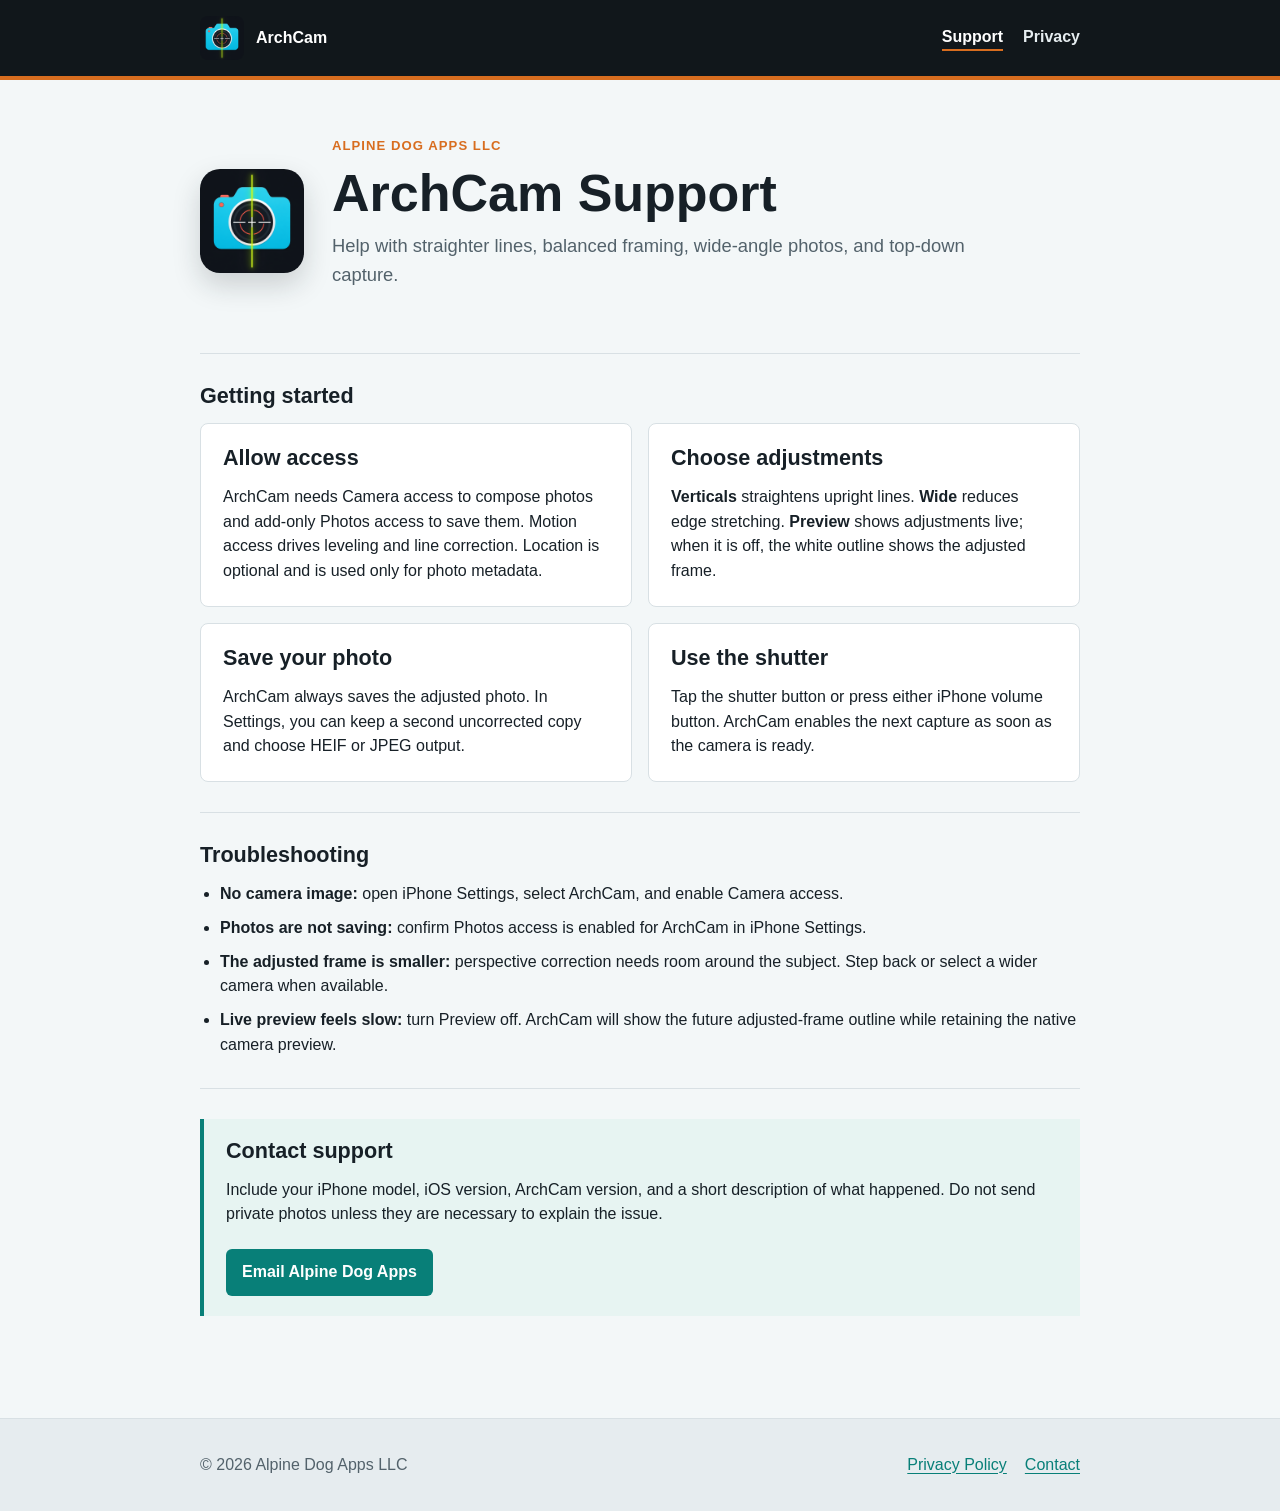
==== index.html @ 82d63ea2 "Publish ArchCam support and privacy pages" ====
<!doctype html>
<html lang="en">
<head>
    <meta charset="utf-8">
    <meta name="viewport" content="width=device-width, initial-scale=1">
    <meta name="description" content="Support for ArchCam: Photo Geometry by Alpine Dog Apps LLC.">
    <title>ArchCam Support | Alpine Dog Apps</title>
    <link rel="stylesheet" href="styles.css">
</head>
<body>
    <header class="site-header">
        <div class="header-inner">
            <a class="brand" href="index.html">
                <img src="assets/app-icon.png" alt="">
                <span>ArchCam</span>
            </a>
            <nav aria-label="ArchCam">
                <a href="index.html" aria-current="page">Support</a>
                <a href="privacy.html">Privacy</a>
            </nav>
        </div>
    </header>

    <main>
        <section class="intro">
            <img src="assets/app-icon.png" alt="ArchCam app icon">
            <div>
                <p class="eyebrow">Alpine Dog Apps LLC</p>
                <h1>ArchCam Support</h1>
                <p class="lede">Help with straighter lines, balanced framing, wide-angle photos, and top-down capture.</p>
            </div>
        </section>

        <section class="section" aria-labelledby="getting-started">
            <h2 id="getting-started">Getting started</h2>
            <div class="grid">
                <article class="card">
                    <h2>Allow access</h2>
                    <p>ArchCam needs Camera access to compose photos and add-only Photos access to save them. Motion access drives leveling and line correction. Location is optional and is used only for photo metadata.</p>
                </article>
                <article class="card">
                    <h2>Choose adjustments</h2>
                    <p><strong>Verticals</strong> straightens upright lines. <strong>Wide</strong> reduces edge stretching. <strong>Preview</strong> shows adjustments live; when it is off, the white outline shows the adjusted frame.</p>
                </article>
                <article class="card">
                    <h2>Save your photo</h2>
                    <p>ArchCam always saves the adjusted photo. In Settings, you can keep a second uncorrected copy and choose HEIF or JPEG output.</p>
                </article>
                <article class="card">
                    <h2>Use the shutter</h2>
                    <p>Tap the shutter button or press either iPhone volume button. ArchCam enables the next capture as soon as the camera is ready.</p>
                </article>
            </div>
        </section>

        <section class="section" aria-labelledby="troubleshooting">
            <h2 id="troubleshooting">Troubleshooting</h2>
            <ul>
                <li><strong>No camera image:</strong> open iPhone Settings, select ArchCam, and enable Camera access.</li>
                <li><strong>Photos are not saving:</strong> confirm Photos access is enabled for ArchCam in iPhone Settings.</li>
                <li><strong>The adjusted frame is smaller:</strong> perspective correction needs room around the subject. Step back or select a wider camera when available.</li>
                <li><strong>Live preview feels slow:</strong> turn Preview off. ArchCam will show the future adjusted-frame outline while retaining the native camera preview.</li>
            </ul>
        </section>

        <section class="section" aria-labelledby="contact">
            <div class="callout">
                <h2 id="contact">Contact support</h2>
                <p>Include your iPhone model, iOS version, ArchCam version, and a short description of what happened. Do not send private photos unless they are necessary to explain the issue.</p>
                <a class="contact-link" href="mailto:support@alpinedogapps.com">Email Alpine Dog Apps</a>
            </div>
        </section>
    </main>

    <footer>
        <div class="footer-inner">
            <p>&copy; 2026 Alpine Dog Apps LLC</p>
            <div class="footer-links">
                <a href="privacy.html">Privacy Policy</a>
                <a href="mailto:support@alpinedogapps.com">Contact</a>
            </div>
        </div>
    </footer>
</body>
</html>
---- styles.css ----
:root {
    color-scheme: light;
    --ink: #172027;
    --muted: #53626b;
    --line: #d8e0e4;
    --paper: #ffffff;
    --canvas: #f3f7f8;
    --teal: #087f78;
    --orange: #d86d1f;
    --dark: #11171b;
}

* {
    box-sizing: border-box;
}

html {
    background: var(--canvas);
    font-family: -apple-system, BlinkMacSystemFont, "Segoe UI", sans-serif;
    color: var(--ink);
    line-height: 1.55;
}

body {
    margin: 0;
}

a {
    color: var(--teal);
    text-underline-offset: 0.18em;
}

a:hover {
    color: var(--orange);
}

.site-header {
    background: var(--dark);
    color: #ffffff;
    border-bottom: 4px solid var(--orange);
}

.header-inner,
main,
.footer-inner {
    width: min(100% - 32px, 880px);
    margin-inline: auto;
}

.header-inner {
    min-height: 76px;
    display: flex;
    align-items: center;
    justify-content: space-between;
    gap: 24px;
}

.brand {
    display: flex;
    align-items: center;
    gap: 12px;
    color: #ffffff;
    text-decoration: none;
    font-weight: 700;
}

.brand img {
    width: 44px;
    height: 44px;
    border-radius: 8px;
}

nav {
    display: flex;
    gap: 20px;
}

nav a {
    color: #e7eef1;
    text-decoration: none;
    font-weight: 600;
}

nav a[aria-current="page"] {
    color: #ffffff;
    border-bottom: 2px solid var(--orange);
}

main {
    padding-block: 56px 72px;
}

.intro {
    display: grid;
    grid-template-columns: 104px 1fr;
    align-items: center;
    gap: 28px;
    margin-bottom: 48px;
}

.intro img {
    width: 104px;
    height: 104px;
    border-radius: 20px;
    box-shadow: 0 12px 28px rgb(23 32 39 / 18%);
}

h1,
h2 {
    line-height: 1.15;
}

h1 {
    margin: 0 0 8px;
    font-size: clamp(2rem, 5vw, 3.25rem);
}

h2 {
    margin: 0 0 14px;
    font-size: 1.35rem;
}

p {
    margin: 0 0 16px;
}

.lede {
    max-width: 640px;
    color: var(--muted);
    font-size: 1.15rem;
}

.eyebrow {
    margin-bottom: 8px;
    color: var(--orange);
    font-size: 0.82rem;
    font-weight: 800;
    letter-spacing: 0.08em;
    text-transform: uppercase;
}

.section {
    padding-block: 30px;
    border-top: 1px solid var(--line);
}

.grid {
    display: grid;
    grid-template-columns: repeat(2, minmax(0, 1fr));
    gap: 16px;
}

.card {
    padding: 22px;
    background: var(--paper);
    border: 1px solid var(--line);
    border-radius: 8px;
}

.card p:last-child,
.section p:last-child {
    margin-bottom: 0;
}

.callout {
    padding: 20px 22px;
    background: #e7f4f2;
    border-left: 4px solid var(--teal);
}

.contact-link {
    display: inline-block;
    margin-top: 6px;
    padding: 11px 16px;
    background: var(--teal);
    color: #ffffff;
    border-radius: 6px;
    font-weight: 700;
    text-decoration: none;
}

.contact-link:hover {
    background: var(--orange);
    color: #ffffff;
}

ul {
    margin: 0;
    padding-left: 1.25rem;
}

li + li {
    margin-top: 9px;
}

footer {
    background: #e6ecef;
    color: var(--muted);
    border-top: 1px solid var(--line);
}

.footer-inner {
    min-height: 92px;
    display: flex;
    align-items: center;
    justify-content: space-between;
    gap: 24px;
}

.footer-inner p {
    margin: 0;
}

.footer-links {
    display: flex;
    gap: 18px;
}

@media (max-width: 640px) {
    .header-inner,
    .footer-inner {
        align-items: flex-start;
        flex-direction: column;
        padding-block: 18px;
    }

    nav {
        width: 100%;
        justify-content: space-between;
    }

    main {
        padding-top: 36px;
    }

    .intro {
        grid-template-columns: 72px 1fr;
        gap: 18px;
    }

    .intro img {
        width: 72px;
        height: 72px;
        border-radius: 14px;
    }

    .grid {
        grid-template-columns: 1fr;
    }

    .footer-links {
        flex-wrap: wrap;
    }
}
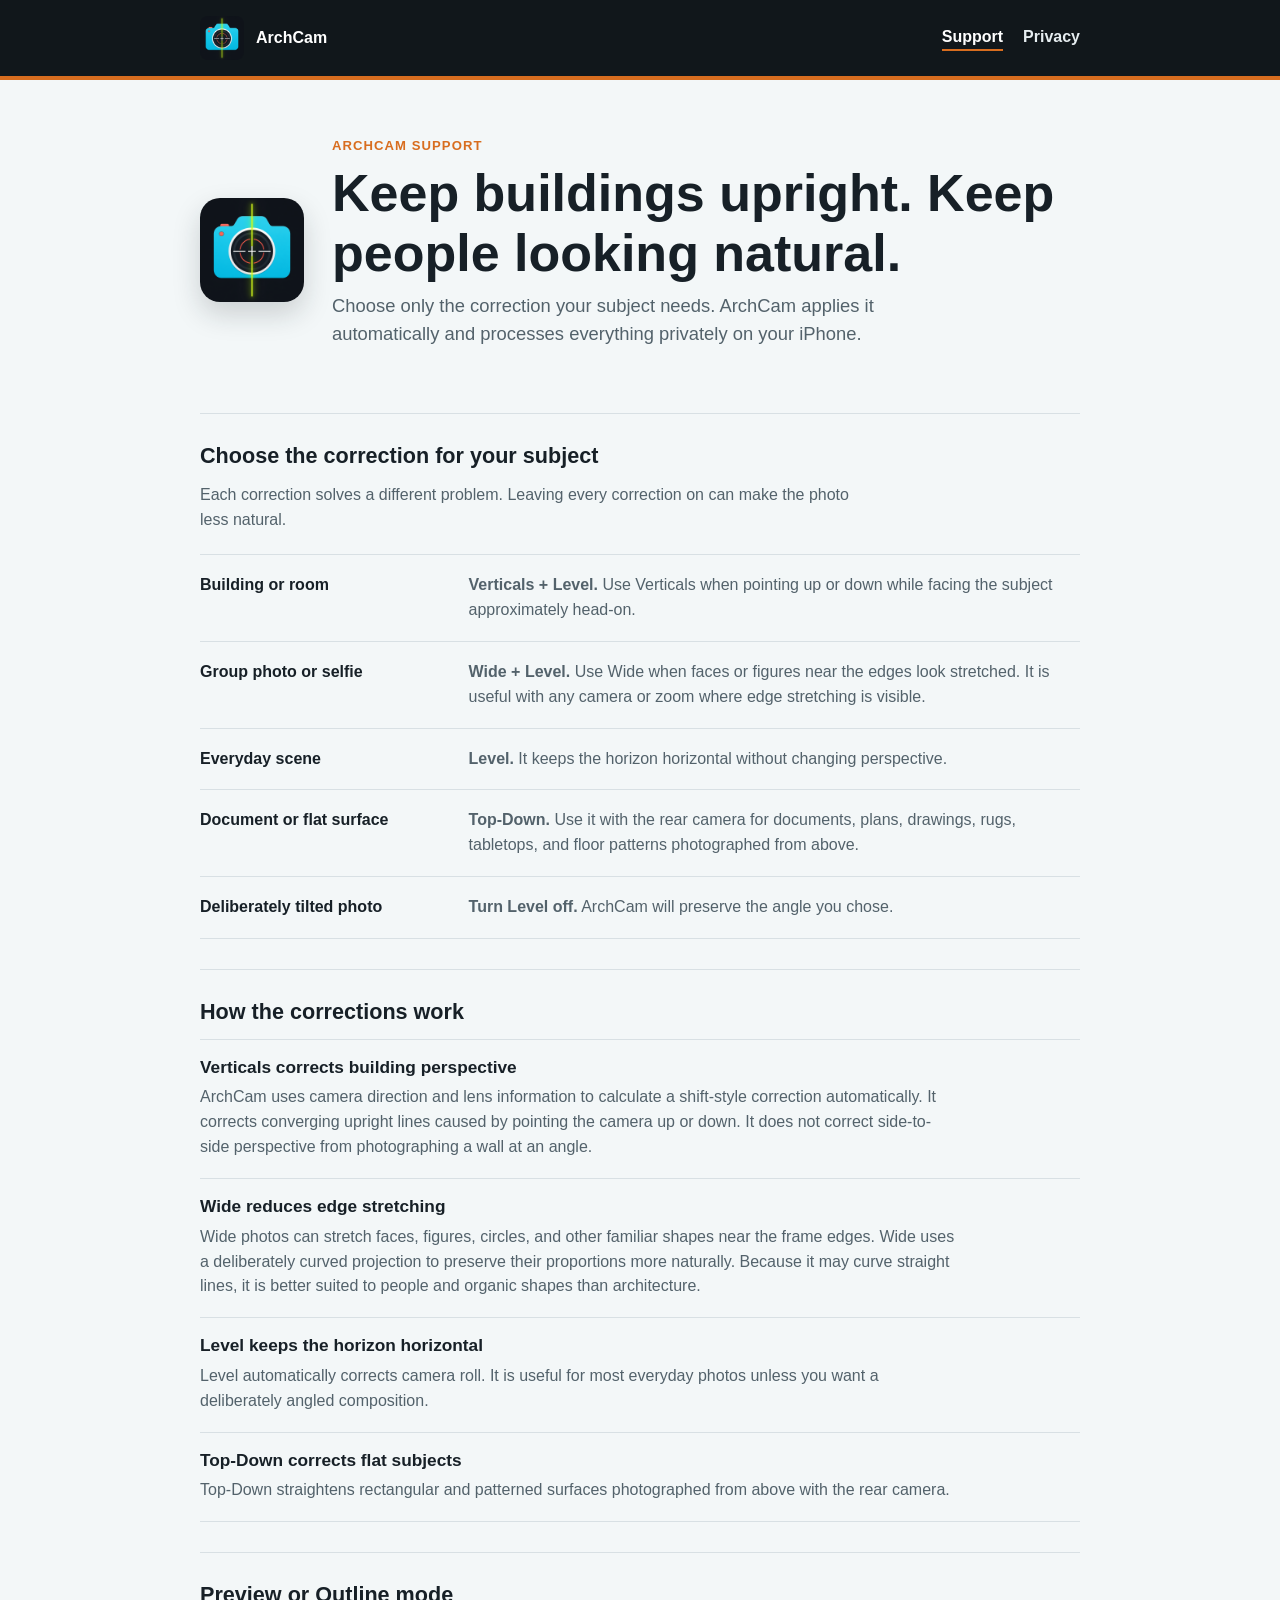
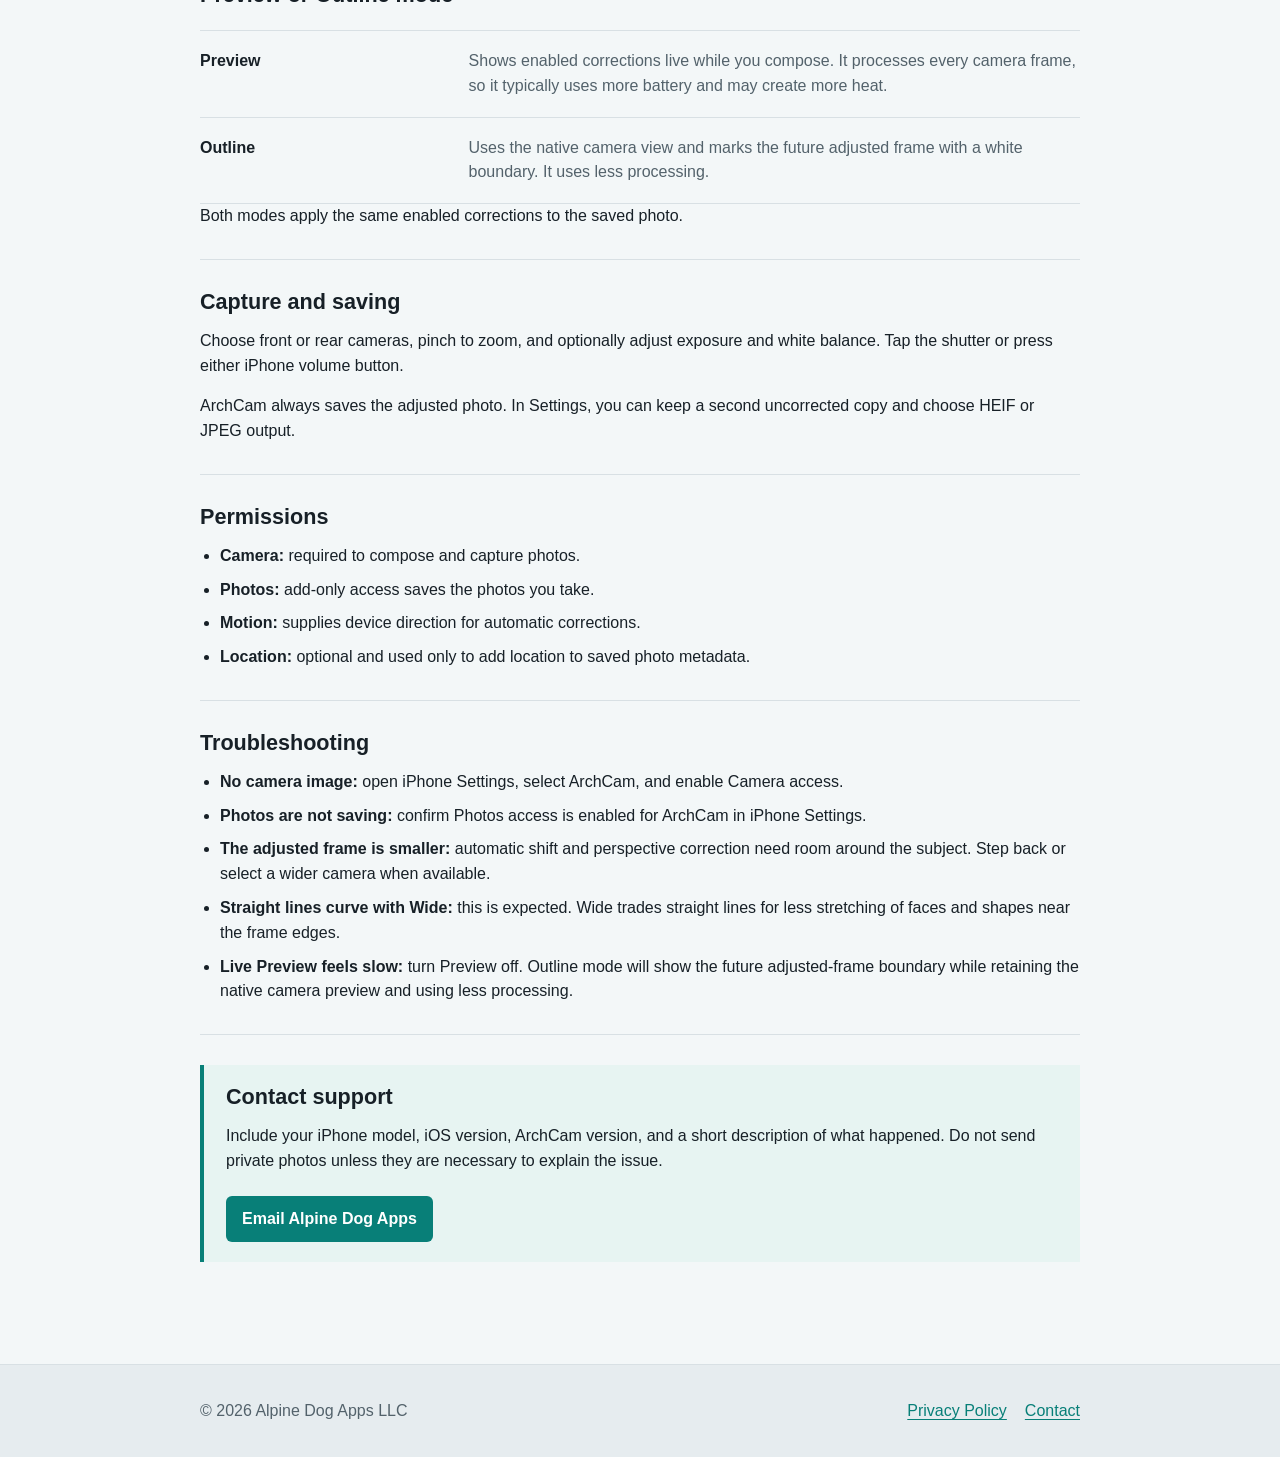
==== commit 5a5ed4a9: "Refresh ArchCam support content" ====
--- a/index.html
+++ b/index.html
@@ -3,7 +3,7 @@
 <head>
     <meta charset="utf-8">
     <meta name="viewport" content="width=device-width, initial-scale=1">
-    <meta name="description" content="Support for ArchCam: Photo Geometry by Alpine Dog Apps LLC.">
+    <meta name="description" content="Support for ArchCam, an iPhone camera that corrects building perspective, levels horizons, reduces wide-photo edge stretching, and straightens flat subjects.">
     <title>ArchCam Support | Alpine Dog Apps</title>
     <link rel="stylesheet" href="styles.css">
 </head>
@@ -25,32 +25,90 @@
         <section class="intro">
             <img src="assets/app-icon.png" alt="ArchCam app icon">
             <div>
-                <p class="eyebrow">Alpine Dog Apps LLC</p>
-                <h1>ArchCam Support</h1>
-                <p class="lede">Help with straighter lines, balanced framing, wide-angle photos, and top-down capture.</p>
+                <p class="eyebrow">ArchCam Support</p>
+                <h1>Keep buildings upright. Keep people looking natural.</h1>
+                <p class="lede">Choose only the correction your subject needs. ArchCam applies it automatically and processes everything privately on your iPhone.</p>
             </div>
         </section>
 
-        <section class="section" aria-labelledby="getting-started">
-            <h2 id="getting-started">Getting started</h2>
-            <div class="grid">
-                <article class="card">
-                    <h2>Allow access</h2>
-                    <p>ArchCam needs Camera access to compose photos and add-only Photos access to save them. Motion access drives leveling and line correction. Location is optional and is used only for photo metadata.</p>
+        <section class="section" aria-labelledby="choose-correction">
+            <h2 id="choose-correction">Choose the correction for your subject</h2>
+            <p class="section-intro">Each correction solves a different problem. Leaving every correction on can make the photo less natural.</p>
+            <dl class="subject-guide">
+                <div>
+                    <dt>Building or room</dt>
+                    <dd><strong>Verticals + Level.</strong> Use Verticals when pointing up or down while facing the subject approximately head-on.</dd>
+                </div>
+                <div>
+                    <dt>Group photo or selfie</dt>
+                    <dd><strong>Wide + Level.</strong> Use Wide when faces or figures near the edges look stretched. It is useful with any camera or zoom where edge stretching is visible.</dd>
+                </div>
+                <div>
+                    <dt>Everyday scene</dt>
+                    <dd><strong>Level.</strong> It keeps the horizon horizontal without changing perspective.</dd>
+                </div>
+                <div>
+                    <dt>Document or flat surface</dt>
+                    <dd><strong>Top-Down.</strong> Use it with the rear camera for documents, plans, drawings, rugs, tabletops, and floor patterns photographed from above.</dd>
+                </div>
+                <div>
+                    <dt>Deliberately tilted photo</dt>
+                    <dd><strong>Turn Level off.</strong> ArchCam will preserve the angle you chose.</dd>
+                </div>
+            </dl>
+        </section>
+
+        <section class="section" aria-labelledby="how-corrections-work">
+            <h2 id="how-corrections-work">How the corrections work</h2>
+            <div class="feature-list">
+                <article>
+                    <h3>Verticals corrects building perspective</h3>
+                    <p>ArchCam uses camera direction and lens information to calculate a shift-style correction automatically. It corrects converging upright lines caused by pointing the camera up or down. It does not correct side-to-side perspective from photographing a wall at an angle.</p>
                 </article>
-                <article class="card">
-                    <h2>Choose adjustments</h2>
-                    <p><strong>Verticals</strong> straightens upright lines. <strong>Wide</strong> reduces edge stretching. <strong>Preview</strong> shows adjustments live; when it is off, the white outline shows the adjusted frame.</p>
+                <article>
+                    <h3>Wide reduces edge stretching</h3>
+                    <p>Wide photos can stretch faces, figures, circles, and other familiar shapes near the frame edges. Wide uses a deliberately curved projection to preserve their proportions more naturally. Because it may curve straight lines, it is better suited to people and organic shapes than architecture.</p>
                 </article>
-                <article class="card">
-                    <h2>Save your photo</h2>
-                    <p>ArchCam always saves the adjusted photo. In Settings, you can keep a second uncorrected copy and choose HEIF or JPEG output.</p>
+                <article>
+                    <h3>Level keeps the horizon horizontal</h3>
+                    <p>Level automatically corrects camera roll. It is useful for most everyday photos unless you want a deliberately angled composition.</p>
                 </article>
-                <article class="card">
-                    <h2>Use the shutter</h2>
-                    <p>Tap the shutter button or press either iPhone volume button. ArchCam enables the next capture as soon as the camera is ready.</p>
+                <article>
+                    <h3>Top-Down corrects flat subjects</h3>
+                    <p>Top-Down straightens rectangular and patterned surfaces photographed from above with the rear camera.</p>
                 </article>
             </div>
+        </section>
+
+        <section class="section" aria-labelledby="compose">
+            <h2 id="compose">Preview or Outline mode</h2>
+            <dl class="mode-list">
+                <div>
+                    <dt>Preview</dt>
+                    <dd>Shows enabled corrections live while you compose. It processes every camera frame, so it typically uses more battery and may create more heat.</dd>
+                </div>
+                <div>
+                    <dt>Outline</dt>
+                    <dd>Uses the native camera view and marks the future adjusted frame with a white boundary. It uses less processing.</dd>
+                </div>
+            </dl>
+            <p>Both modes apply the same enabled corrections to the saved photo.</p>
+        </section>
+
+        <section class="section" aria-labelledby="capture">
+            <h2 id="capture">Capture and saving</h2>
+            <p>Choose front or rear cameras, pinch to zoom, and optionally adjust exposure and white balance. Tap the shutter or press either iPhone volume button.</p>
+            <p>ArchCam always saves the adjusted photo. In Settings, you can keep a second uncorrected copy and choose HEIF or JPEG output.</p>
+        </section>
+
+        <section class="section" aria-labelledby="permissions">
+            <h2 id="permissions">Permissions</h2>
+            <ul>
+                <li><strong>Camera:</strong> required to compose and capture photos.</li>
+                <li><strong>Photos:</strong> add-only access saves the photos you take.</li>
+                <li><strong>Motion:</strong> supplies device direction for automatic corrections.</li>
+                <li><strong>Location:</strong> optional and used only to add location to saved photo metadata.</li>
+            </ul>
         </section>
 
         <section class="section" aria-labelledby="troubleshooting">
@@ -58,8 +116,9 @@
             <ul>
                 <li><strong>No camera image:</strong> open iPhone Settings, select ArchCam, and enable Camera access.</li>
                 <li><strong>Photos are not saving:</strong> confirm Photos access is enabled for ArchCam in iPhone Settings.</li>
-                <li><strong>The adjusted frame is smaller:</strong> perspective correction needs room around the subject. Step back or select a wider camera when available.</li>
-                <li><strong>Live preview feels slow:</strong> turn Preview off. ArchCam will show the future adjusted-frame outline while retaining the native camera preview.</li>
+                <li><strong>The adjusted frame is smaller:</strong> automatic shift and perspective correction need room around the subject. Step back or select a wider camera when available.</li>
+                <li><strong>Straight lines curve with Wide:</strong> this is expected. Wide trades straight lines for less stretching of faces and shapes near the frame edges.</li>
+                <li><strong>Live Preview feels slow:</strong> turn Preview off. Outline mode will show the future adjusted-frame boundary while retaining the native camera preview and using less processing.</li>
             </ul>
         </section>
 
--- a/styles.css
+++ b/styles.css
@@ -106,7 +106,8 @@
 }
 
 h1,
-h2 {
+h2,
+h3 {
     line-height: 1.15;
 }
 
@@ -118,6 +119,11 @@
 h2 {
     margin: 0 0 14px;
     font-size: 1.35rem;
+}
+
+h3 {
+    margin: 0 0 8px;
+    font-size: 1.08rem;
 }
 
 p {
@@ -144,6 +150,55 @@
     border-top: 1px solid var(--line);
 }
 
+.section-intro {
+    max-width: 680px;
+    color: var(--muted);
+}
+
+.subject-guide,
+.mode-list {
+    margin: 22px 0 0;
+}
+
+.subject-guide > div,
+.mode-list > div {
+    display: grid;
+    grid-template-columns: minmax(170px, 0.8fr) minmax(0, 2fr);
+    gap: 24px;
+    padding-block: 18px;
+    border-top: 1px solid var(--line);
+}
+
+.subject-guide > div:last-child,
+.mode-list > div:last-child {
+    border-bottom: 1px solid var(--line);
+}
+
+.subject-guide dt,
+.mode-list dt {
+    font-weight: 750;
+}
+
+.subject-guide dd,
+.mode-list dd {
+    margin: 0;
+    color: var(--muted);
+}
+
+.feature-list article {
+    padding-block: 18px;
+    border-top: 1px solid var(--line);
+}
+
+.feature-list article:last-child {
+    border-bottom: 1px solid var(--line);
+}
+
+.feature-list p {
+    max-width: 760px;
+    color: var(--muted);
+}
+
 .grid {
     display: grid;
     grid-template-columns: repeat(2, minmax(0, 1fr));
@@ -248,6 +303,12 @@
         grid-template-columns: 1fr;
     }
 
+    .subject-guide > div,
+    .mode-list > div {
+        grid-template-columns: 1fr;
+        gap: 6px;
+    }
+
     .footer-links {
         flex-wrap: wrap;
     }
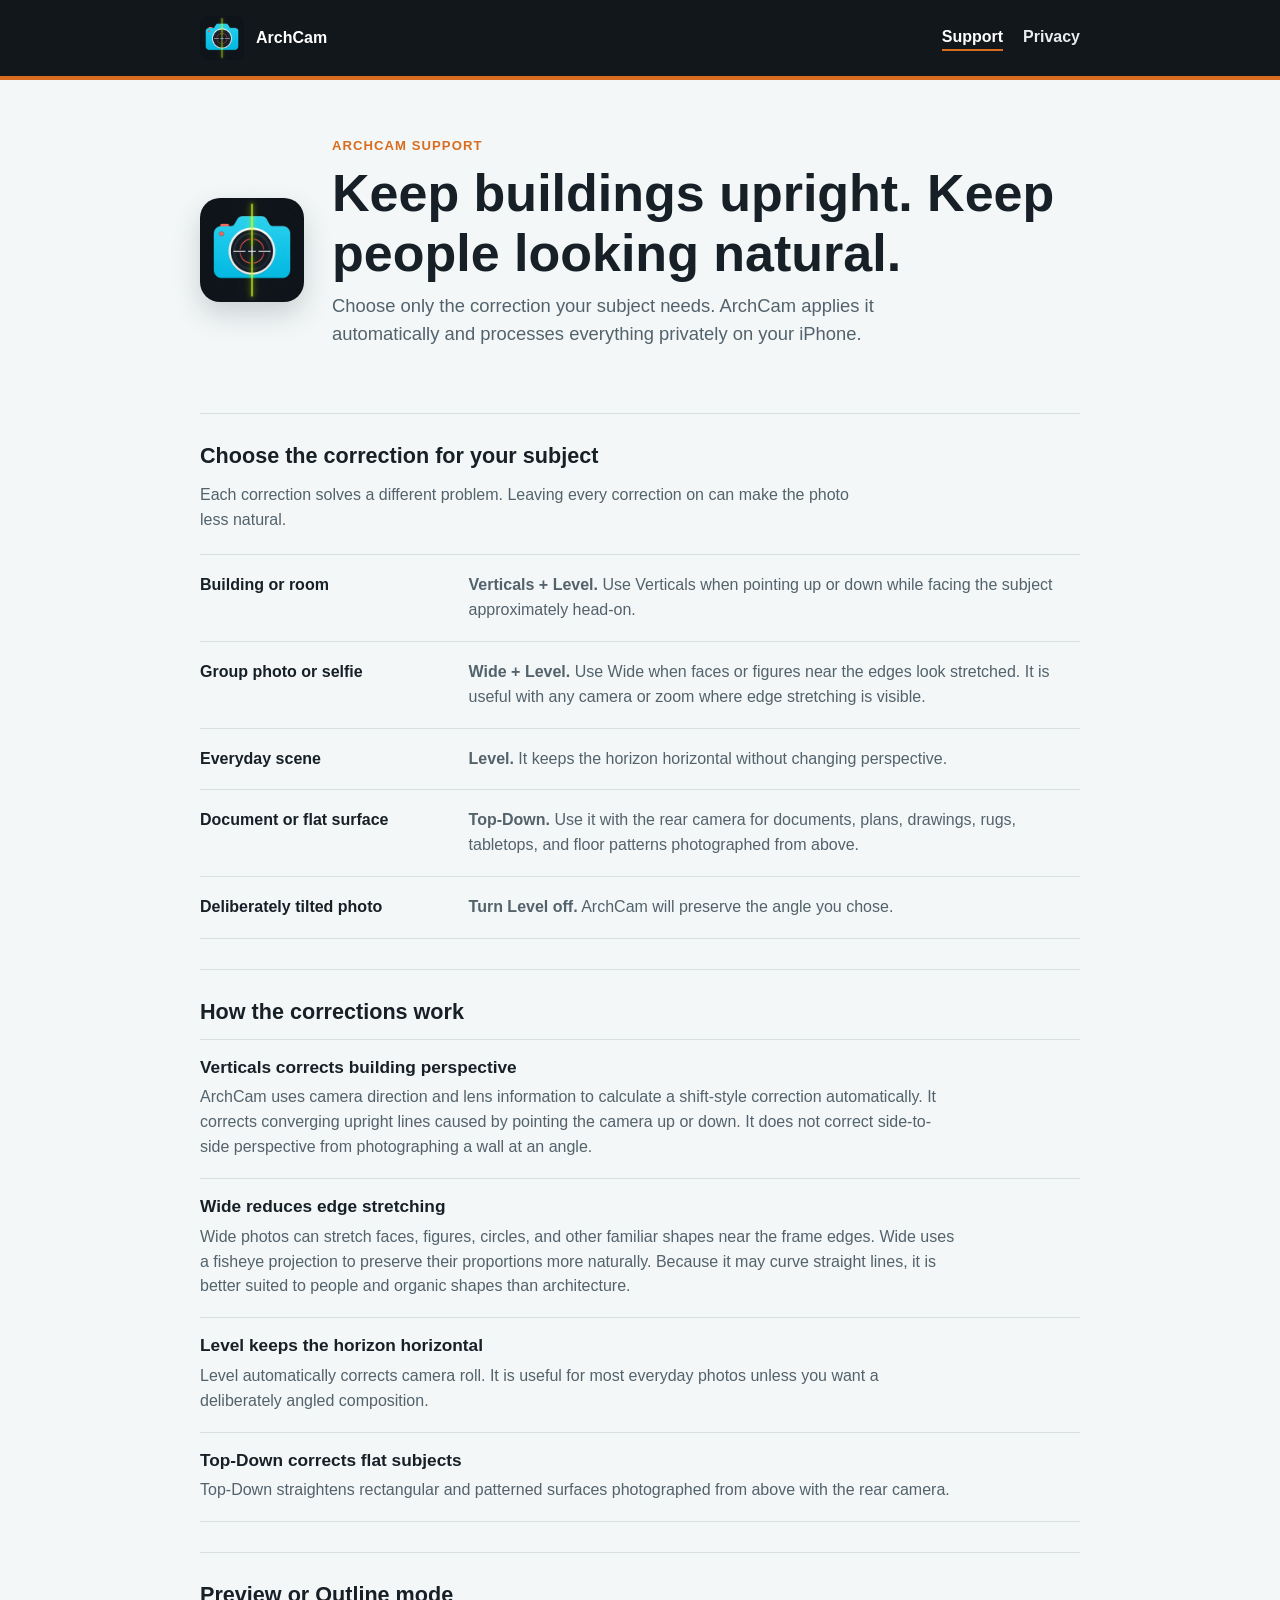
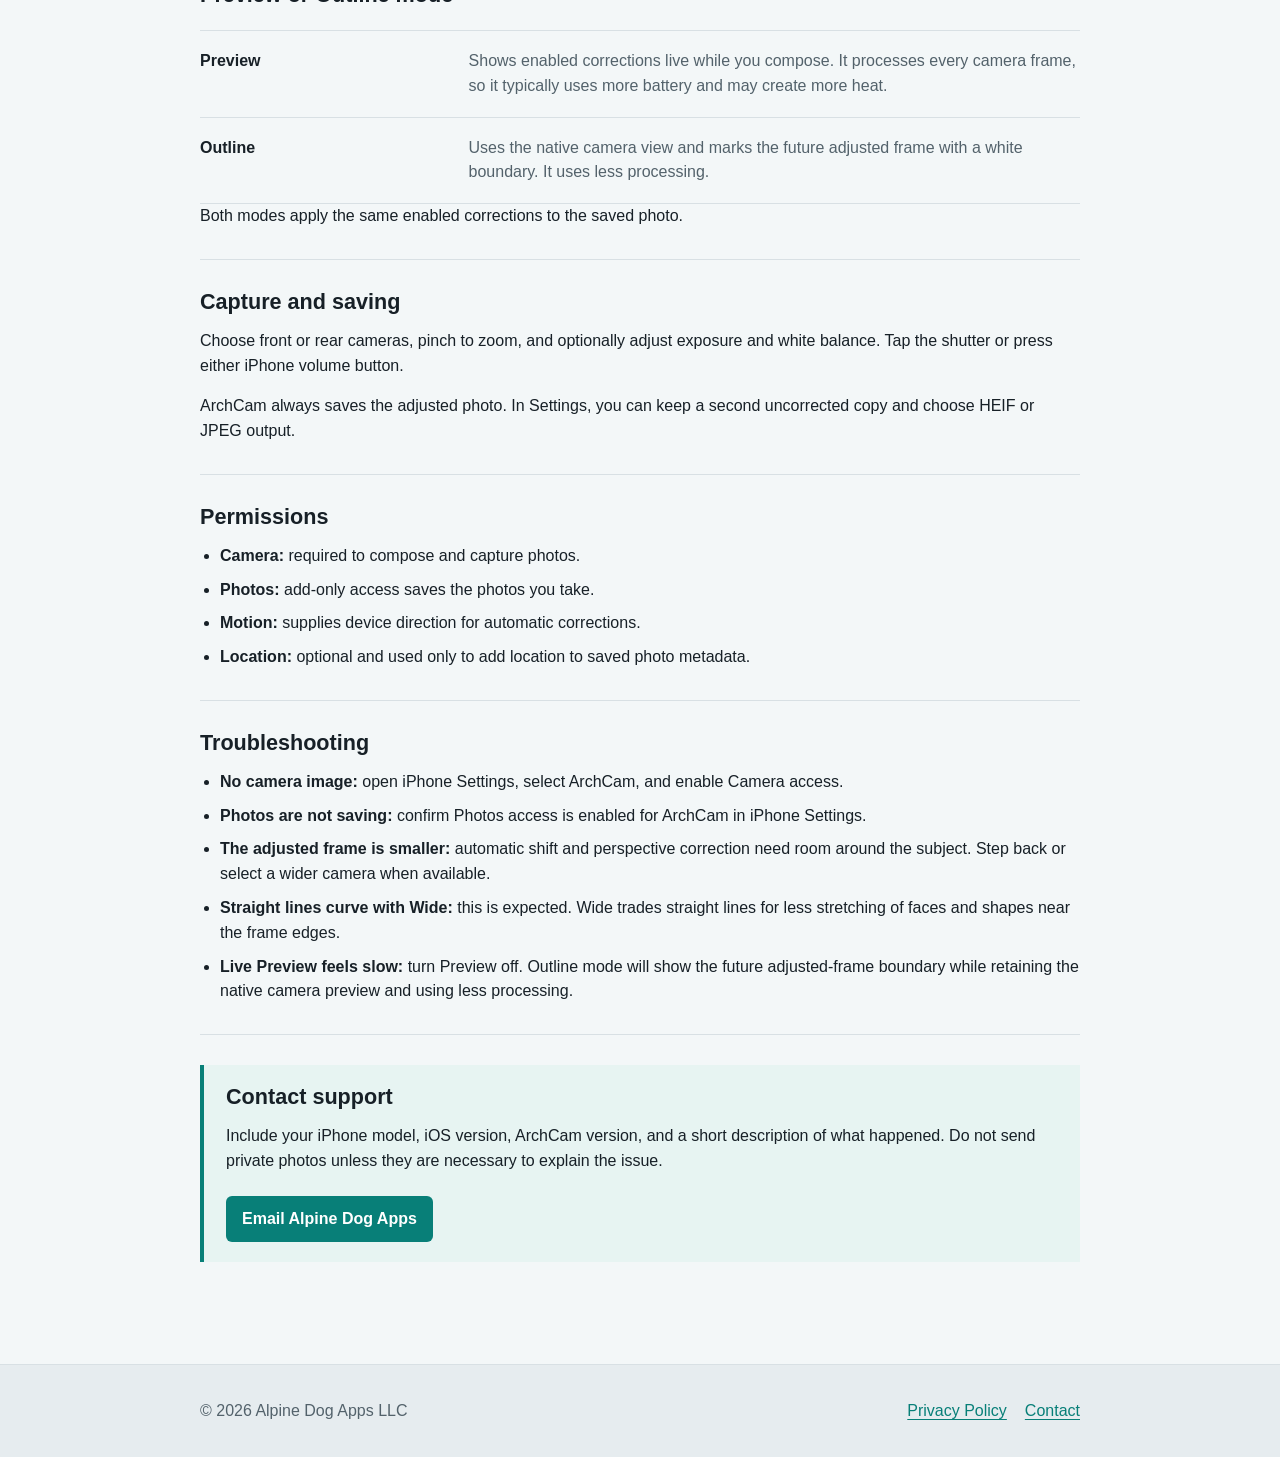
==== commit 9a949b63: "Clarify Wide projection" ====
--- a/index.html
+++ b/index.html
@@ -67,7 +67,7 @@
                 </article>
                 <article>
                     <h3>Wide reduces edge stretching</h3>
-                    <p>Wide photos can stretch faces, figures, circles, and other familiar shapes near the frame edges. Wide uses a deliberately curved projection to preserve their proportions more naturally. Because it may curve straight lines, it is better suited to people and organic shapes than architecture.</p>
+                    <p>Wide photos can stretch faces, figures, circles, and other familiar shapes near the frame edges. Wide uses a fisheye projection to preserve their proportions more naturally. Because it may curve straight lines, it is better suited to people and organic shapes than architecture.</p>
                 </article>
                 <article>
                     <h3>Level keeps the horizon horizontal</h3>
